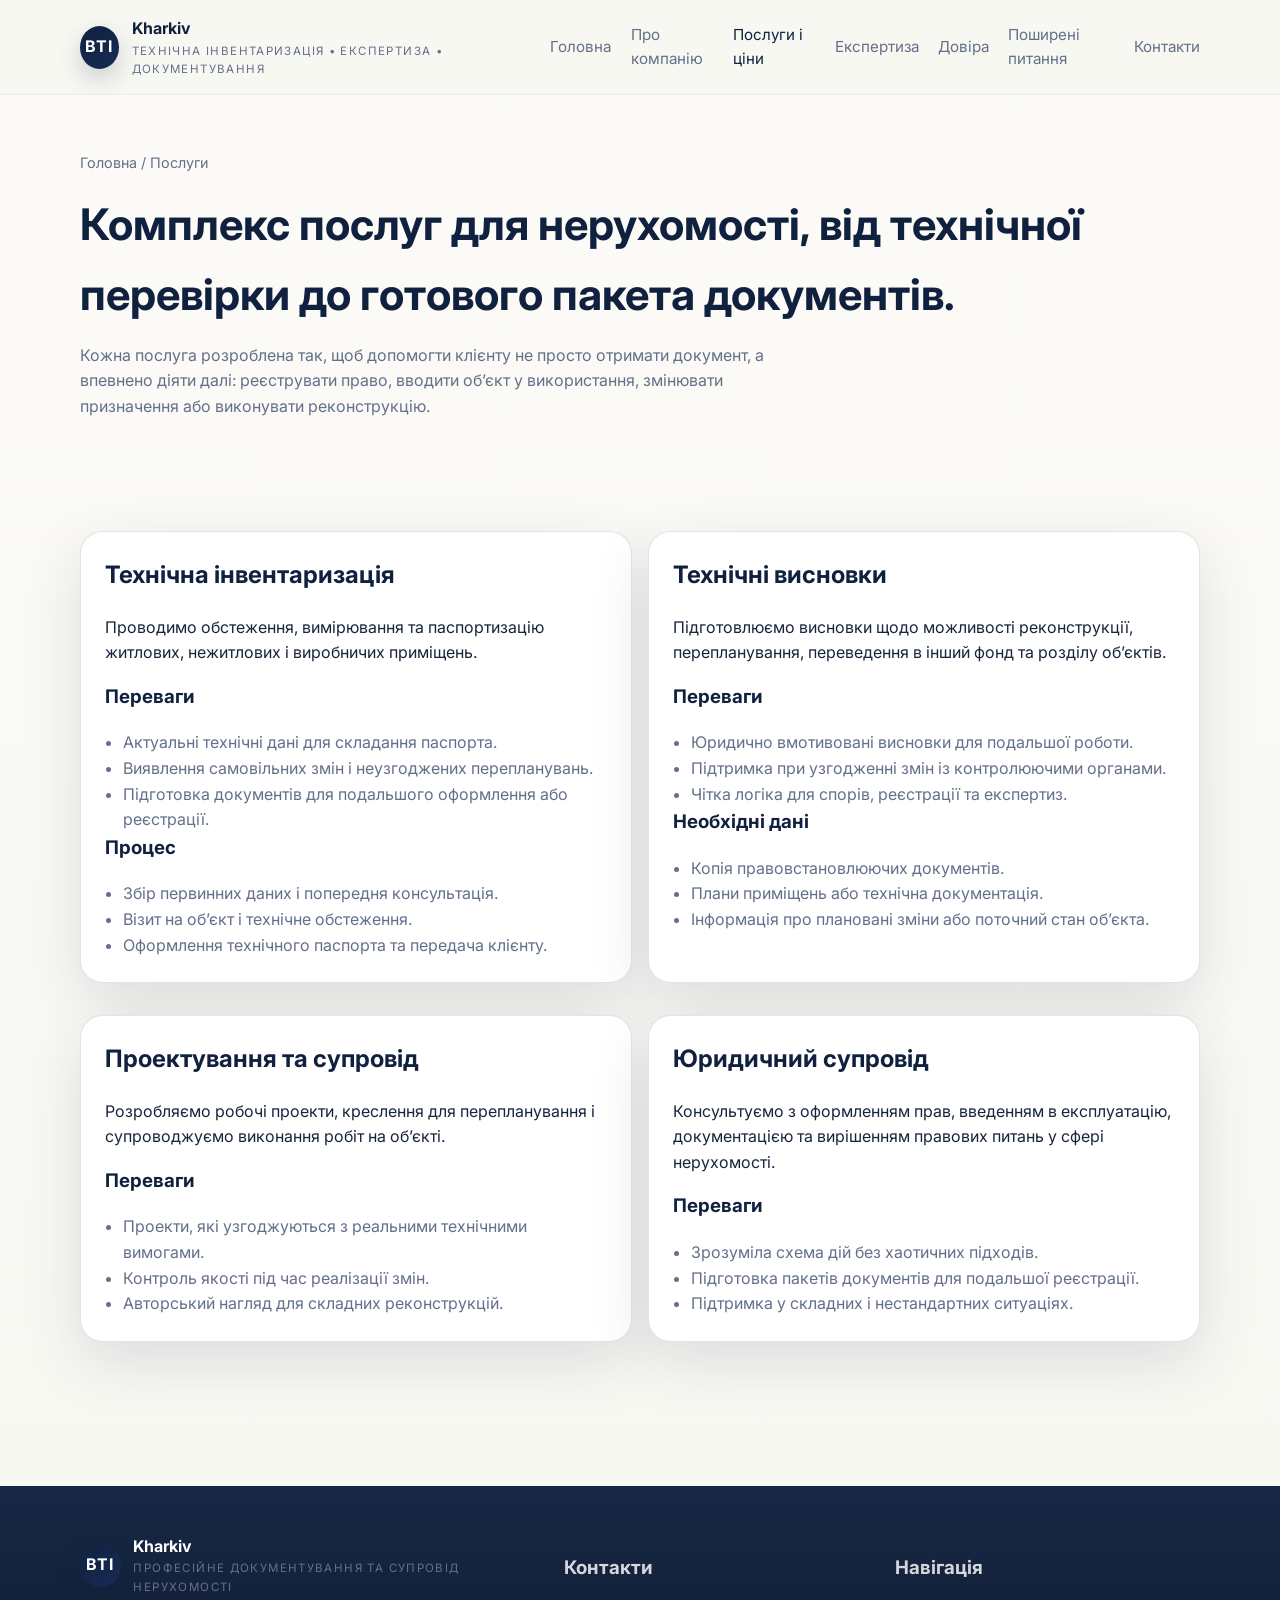
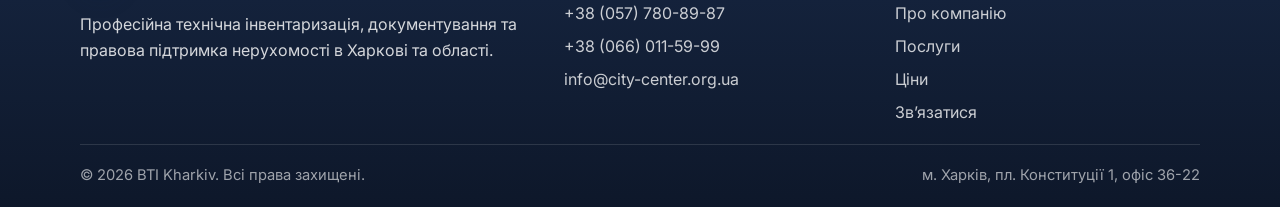
==== services.html @ 8c82e9ba "Initial website commit" ====
<!DOCTYPE html>
<html lang="uk">
  <head>
    <meta charset="UTF-8" />
    <meta name="viewport" content="width=device-width, initial-scale=1.0" />
    <meta name="description" content="Послуги BTI Kharkiv: технічна інвентаризація, технічні висновки, проектування, юридичний супровід та експертиза." />
    <title>BTI Kharkiv — Послуги</title>
    <link rel="preconnect" href="https://fonts.googleapis.com" />
    <link rel="preconnect" href="https://fonts.gstatic.com" crossorigin />
    <link href="https://fonts.googleapis.com/css2?family=Inter:wght@400;500;600;700;800&display=swap" rel="stylesheet" />
    <link rel="stylesheet" href="styles.css" />
  </head>
  <body data-page="services">
    <div id="site-header"></div>

    <main>
      <section class="page-hero">
        <div class="container">
          <div class="breadcrumbs">Головна / Послуги</div>
          <h1>Комплекс послуг для нерухомості, від технічної перевірки до готового пакета документів.</h1>
          <p>Кожна послуга розроблена так, щоб допомогти клієнту не просто отримати документ, а впевнено діяти далі: реєструвати право, вводити об’єкт у використання, змінювати призначення або виконувати реконструкцію.</p>
        </div>
      </section>

      <section class="section">
        <div class="container">
          <div class="services-grid">
            <article class="page-card" id="technical-inventory">
              <h2>Технічна інвентаризація</h2>
              <p>Проводимо обстеження, вимірювання та паспортизацію житлових, нежитлових і виробничих приміщень.</p>
              <h3>Переваги</h3>
              <ul>
                <li>Актуальні технічні дані для складання паспорта.</li>
                <li>Виявлення самовільних змін і неузгоджених перепланувань.</li>
                <li>Підготовка документів для подальшого оформлення або реєстрації.</li>
              </ul>
              <h3>Процес</h3>
              <ul>
                <li>Збір первинних даних і попередня консультація.</li>
                <li>Візит на об’єкт і технічне обстеження.</li>
                <li>Оформлення технічного паспорта та передача клієнту.</li>
              </ul>
            </article>
            <article class="page-card" id="technical-reports">
              <h2>Технічні висновки</h2>
              <p>Підготовлюємо висновки щодо можливості реконструкції, перепланування, переведення в інший фонд та розділу об’єктів.</p>
              <h3>Переваги</h3>
              <ul>
                <li>Юридично вмотивовані висновки для подальшої роботи.</li>
                <li>Підтримка при узгодженні змін із контролюючими органами.</li>
                <li>Чітка логіка для спорів, реєстрації та експертиз.</li>
              </ul>
              <h3>Необхідні дані</h3>
              <ul>
                <li>Копія правовстановлюючих документів.</li>
                <li>Плани приміщень або технічна документація.</li>
                <li>Інформація про плановані зміни або поточний стан об’єкта.</li>
              </ul>
            </article>
            <article class="page-card" id="projecting">
              <h2>Проектування та супровід</h2>
              <p>Розробляємо робочі проекти, креслення для перепланування і супроводжуємо виконання робіт на об’єкті.</p>
              <h3>Переваги</h3>
              <ul>
                <li>Проекти, які узгоджуються з реальними технічними вимогами.</li>
                <li>Контроль якості під час реалізації змін.</li>
                <li>Авторський нагляд для складних реконструкцій.</li>
              </ul>
            </article>
            <article class="page-card" id="legal-support">
              <h2>Юридичний супровід</h2>
              <p>Консультуємо з оформленням прав, введенням в експлуатацію, документацією та вирішенням правових питань у сфері нерухомості.</p>
              <h3>Переваги</h3>
              <ul>
                <li>Зрозуміла схема дій без хаотичних підходів.</li>
                <li>Підготовка пакетів документів для подальшої реєстрації.</li>
                <li>Підтримка у складних і нестандартних ситуаціях.</li>
              </ul>
            </article>
          </div>
        </div>
      </section>
    </main>

    <div id="site-footer"></div>
    <script src="script.js"></script>
  </body>
</html>
---- styles.css ----
:root {
  --navy: #10213f;
  --navy-2: #172b54;
  --gold: #c7a96b;
  --gold-soft: #f4e4be;
  --ink: #18253b;
  --muted: #64708a;
  --bg: #f7f7f2;
  --white: #ffffff;
  --line: rgba(16, 33, 63, 0.12);
  --shadow: 0 20px 60px rgba(16, 33, 63, 0.12);
}
* { box-sizing: border-box; }
html { scroll-behavior: smooth; }
body {
  margin: 0;
  font-family: Inter, "Segoe UI", Roboto, Arial, sans-serif;
  color: var(--ink);
  background: linear-gradient(180deg, #fcfbf7 0%, var(--bg) 100%);
  line-height: 1.6;
}
a { color: inherit; text-decoration: none; }
img { max-width: 100%; display: block; }
.container {
  width: min(1120px, calc(100% - 2rem));
  margin: 0 auto;
}
.section {
  padding: 5rem 0;
}
.section-title {
  font-size: clamp(1.8rem, 2.8vw, 2.5rem);
  margin: 0 0 0.75rem;
  color: var(--navy);
  line-height: 1.2;
}
.section-intro {
  color: var(--muted);
  max-width: 720px;
  margin: 0 0 2rem;
  font-size: 1.02rem;
}
.site-header {
  position: sticky;
  top: 0;
  z-index: 20;
  backdrop-filter: blur(16px);
  background: rgba(247, 247, 242, 0.86);
  border-bottom: 1px solid rgba(16, 33, 63, 0.06);
}
.header-inner {
  display: flex;
  align-items: center;
  justify-content: space-between;
  padding: 1rem 0;
  gap: 1rem;
}
.brand {
  display: inline-flex;
  align-items: center;
  gap: 0.8rem;
}
.brand strong { display: block; font-size: 1rem; color: var(--navy); }
.brand small { display: block; color: var(--muted); font-size: 0.72rem; letter-spacing: 0.12em; text-transform: uppercase; }
.brand-mark {
  width: 2.7rem;
  height: 2.7rem;
  display: grid;
  place-items: center;
  border-radius: 50%;
  background: linear-gradient(135deg, var(--navy), var(--navy-2));
  color: var(--white);
  font-weight: 700;
  letter-spacing: 0.08em;
  box-shadow: 0 10px 25px rgba(16, 33, 63, 0.2);
}
.site-nav { display: flex; gap: 1.2rem; align-items: center; }
.site-nav a {
  color: var(--muted);
  font-size: 0.95rem;
  transition: color .2s ease;
}
.site-nav a:hover, .site-nav a.active { color: var(--navy); }
.nav-toggle { display: none; background: none; border: 0; padding: 0.25rem; }
.nav-toggle span {
  display: block;
  width: 1.5rem;
  height: 2px;
  background: var(--navy);
  margin: 0.25rem 0;
}
.hero {
  padding: 4.5rem 0 3rem;
}
.hero-grid {
  display: grid;
  grid-template-columns: 1.1fr 0.9fr;
  gap: 2.5rem;
  align-items: center;
}
.eyebrow {
  display: inline-flex;
  align-items: center;
  gap: 0.5rem;
  color: var(--gold);
  letter-spacing: 0.18em;
  text-transform: uppercase;
  font-size: 0.78rem;
  font-weight: 700;
  margin-bottom: 1rem;
}
.hero h1 {
  font-size: clamp(2.2rem, 4.2vw, 3.8rem);
  line-height: 1.05;
  margin: 0 0 1rem;
  color: var(--navy);
}
.hero p.rich-text { font-size: 1.04rem; color: var(--muted); max-width: 620px; }
.hero-actions {
  display: flex;
  gap: 1rem;
  flex-wrap: wrap;
  margin-top: 1.5rem;
}
.button {
  display: inline-flex;
  align-items: center;
  justify-content: center;
  border-radius: 999px;
  padding: 0.9rem 1.2rem;
  font-weight: 600;
  border: 1px solid transparent;
  transition: transform .2s ease, box-shadow .2s ease, background .2s ease;
}
.button:hover { transform: translateY(-2px); }
.button-primary {
  background: linear-gradient(135deg, var(--navy), var(--navy-2));
  color: var(--white);
  box-shadow: 0 12px 30px rgba(16, 33, 63, 0.2);
}
.button-secondary {
  background: var(--white);
  color: var(--navy);
  border-color: var(--line);
}
.trust-strip {
  display: flex;
  flex-wrap: wrap;
  gap: 0.9rem;
  margin-top: 1.5rem;
}
.trust-pill {
  background: rgba(255,255,255,0.7);
  border: 1px solid var(--line);
  padding: 0.65rem 0.9rem;
  border-radius: 999px;
  font-size: 0.9rem;
  color: var(--navy);
}
.hero-visual {
  position: relative;
  min-height: 420px;
  border-radius: 2rem;
  padding: 1.5rem;
  background: linear-gradient(135deg, rgba(16,33,63,0.95), rgba(23,43,84,0.92));
  box-shadow: var(--shadow);
  overflow: hidden;
}
.hero-visual::before, .hero-visual::after {
  content: "";
  position: absolute;
  inset: 0;
  background: linear-gradient(110deg, transparent 0, rgba(255,255,255,0.12) 35%, transparent 70%);
  transform: translateX(-100%);
  animation: sweep 8s ease-in-out infinite;
}
.hero-visual::after {
  animation-delay: 1.5s;
  background: radial-gradient(circle at top left, rgba(199,169,107,0.25), transparent 45%);
}
.hero-visual .building {
  position: relative;
  height: 100%;
  display: grid;
  place-items: center;
  transform-style: preserve-3d;
}
.hero-visual svg { width: min(100%, 520px); height: auto; filter: drop-shadow(0 20px 40px rgba(0,0,0,0.25)); }
.floating-card {
  position: absolute;
  padding: 0.9rem 1rem;
  background: rgba(255,255,255,0.95);
  border: 1px solid rgba(16,33,63,0.1);
  border-radius: 1rem;
  box-shadow: 0 12px 28px rgba(0,0,0,0.15);
  animation: bob 4s ease-in-out infinite;
}
.floating-card strong { display: block; font-size: 0.92rem; color: var(--navy); }
.floating-card span { color: var(--muted); font-size: 0.85rem; }
.card-1 { top: 1rem; right: 1rem; }
.card-2 { bottom: 1.2rem; left: 1.2rem; animation-delay: 1.2s; }
.grid-2, .grid-3 { display: grid; gap: 1.2rem; }
.grid-2 { grid-template-columns: repeat(2, minmax(0, 1fr)); }
.grid-3 { grid-template-columns: repeat(3, minmax(0, 1fr)); }
.panel {
  background: var(--white);
  border: 1px solid var(--line);
  border-radius: 1.4rem;
  padding: 1.4rem;
  box-shadow: var(--shadow);
}
.panel h3 { margin: 0 0 0.5rem; color: var(--navy); }
.panel p { margin: 0; color: var(--muted); }
.stat-grid {
  display: grid;
  grid-template-columns: repeat(4, minmax(0, 1fr));
  gap: 1rem;
  margin-top: 2rem;
}
.stat-card {
  padding: 1.2rem;
  border-radius: 1.2rem;
  background: rgba(255,255,255,0.75);
  border: 1px solid var(--line);
}
.stat-card strong { display: block; font-size: 1.3rem; color: var(--navy); }
.stat-card span { color: var(--muted); font-size: 0.95rem; }
.section-grid {
  display: grid;
  grid-template-columns: 0.95fr 1.05fr;
  gap: 2rem;
  align-items: start;
}
.services-grid {
  display: grid;
  grid-template-columns: repeat(2, minmax(0, 1fr));
  gap: 1rem;
}
.service-card {
  display: block;
  padding: 1.2rem;
  border-radius: 1.2rem;
  background: var(--white);
  border: 1px solid var(--line);
  transition: transform .2s ease, box-shadow .2s ease;
}
.service-card:hover { transform: translateY(-4px); box-shadow: var(--shadow); }
.service-card h3 { margin: 0 0 0.4rem; color: var(--navy); }
.service-card p { margin: 0; color: var(--muted); font-size: 0.95rem; }
.list-check { padding: 0; margin: 0; list-style: none; display: grid; gap: 0.6rem; }
.list-check li { padding-left: 1.4rem; position: relative; color: var(--muted); }
.list-check li::before { content: "•"; position: absolute; left: 0; color: var(--gold); font-size: 1rem; }
.cta-block {
  padding: 2rem;
  border-radius: 2rem;
  background: linear-gradient(135deg, rgba(16,33,63,0.95), rgba(23,43,84,0.92));
  color: var(--white);
  box-shadow: var(--shadow);
}
.cta-block p { color: rgba(255,255,255,0.76); }
.cta-block .button-secondary { background: rgba(255,255,255,0.12); color: var(--white); border-color: rgba(255,255,255,0.2); }
.breadcrumbs { color: var(--muted); font-size: 0.9rem; margin-bottom: 1rem; }
.page-hero {
  padding: 3.5rem 0 2rem;
}
.page-hero h1 { margin: 0 0 0.8rem; color: var(--navy); font-size: clamp(2rem, 3.4vw, 2.8rem); }
.page-hero p { margin: 0; color: var(--muted); max-width: 720px; }
.page-card { padding: 1.5rem; border-radius: 1.4rem; background: var(--white); border: 1px solid var(--line); box-shadow: var(--shadow); margin-bottom: 1rem; }
.page-card h2, .page-card h3 { color: var(--navy); margin-top: 0; }
.page-card ul { margin: 0; padding-left: 1.15rem; color: var(--muted); }
.steps { display: grid; grid-template-columns: repeat(4, minmax(0, 1fr)); gap: 1rem; margin-top: 1rem; }
.step { padding: 1rem; border-radius: 1rem; background: rgba(199,169,107,0.12); border: 1px solid rgba(199,169,107,0.25); }
.step strong { display: block; color: var(--navy); }
.faq-item { border-bottom: 1px solid var(--line); padding: 1rem 0; }
.faq-item button {
  display: flex;
  align-items: center;
  justify-content: space-between;
  width: 100%;
  background: none; border: 0; font: inherit; padding: 0; color: var(--navy); font-weight: 600; cursor: pointer; text-align: left;
}
.faq-item .answer { display: none; margin-top: 0.7rem; color: var(--muted); }
.faq-item.active .answer { display: block; }
.contact-grid { display: grid; grid-template-columns: 0.95fr 1.05fr; gap: 1.5rem; }
.contact-card, .form-card { padding: 1.4rem; border-radius: 1.4rem; background: var(--white); border: 1px solid var(--line); box-shadow: var(--shadow); }
.form-card form { display: grid; gap: 1rem; }
label { display: grid; gap: 0.45rem; color: var(--navy); font-weight: 600; }
input, textarea, select {
  border-radius: 0.8rem; border: 1px solid var(--line); padding: 0.85rem 0.95rem; font: inherit; background: #fbfaf6; color: var(--ink);
}
textarea { min-height: 130px; resize: vertical; }
.site-footer {
  margin-top: 3rem;
  background: linear-gradient(180deg, rgba(16,33,63,0.97), rgba(9,19,38,0.98));
  color: rgba(255,255,255,0.82);
  padding: 3rem 0 1.2rem;
}
.footer-grid { display: grid; grid-template-columns: 1.2fr 0.8fr 0.8fr; gap: 1.6rem; }
.footer-brand strong { color: var(--white); }
.footer-list { list-style: none; padding: 0; margin: 0; display: grid; gap: 0.45rem; }
.footer-list a { color: rgba(255,255,255,0.78); }
.footer-bottom { padding-top: 1.2rem; margin-top: 1.2rem; border-top: 1px solid rgba(255,255,255,0.12); display: flex; justify-content: space-between; gap: 1rem; color: rgba(255,255,255,0.6); font-size: 0.92rem; }
@keyframes sweep { 100% { transform: translateX(120%); } }
@keyframes bob { 0%,100% { transform: translateY(0px); } 50% { transform: translateY(-8px); } }
@media (max-width: 900px) {
  .hero-grid, .section-grid, .contact-grid, .footer-grid { grid-template-columns: 1fr; }
  .stat-grid, .steps { grid-template-columns: repeat(2, minmax(0, 1fr)); }
}
@media (max-width: 760px) {
  .nav-toggle { display: inline-block; }
  .site-nav {
    position: absolute;
    top: 100%;
    right: 1rem;
    left: 1rem;
    display: none;
    flex-direction: column;
    align-items: flex-start;
    background: rgba(255,255,255,0.96);
    padding: 1rem;
    border: 1px solid var(--line);
    border-radius: 1rem;
    box-shadow: var(--shadow);
  }
  .site-nav.open { display: flex; }
  .services-grid, .grid-2, .grid-3, .stat-grid, .steps { grid-template-columns: 1fr; }
  .hero { padding-top: 3rem; }
  .footer-bottom { flex-direction: column; }
}
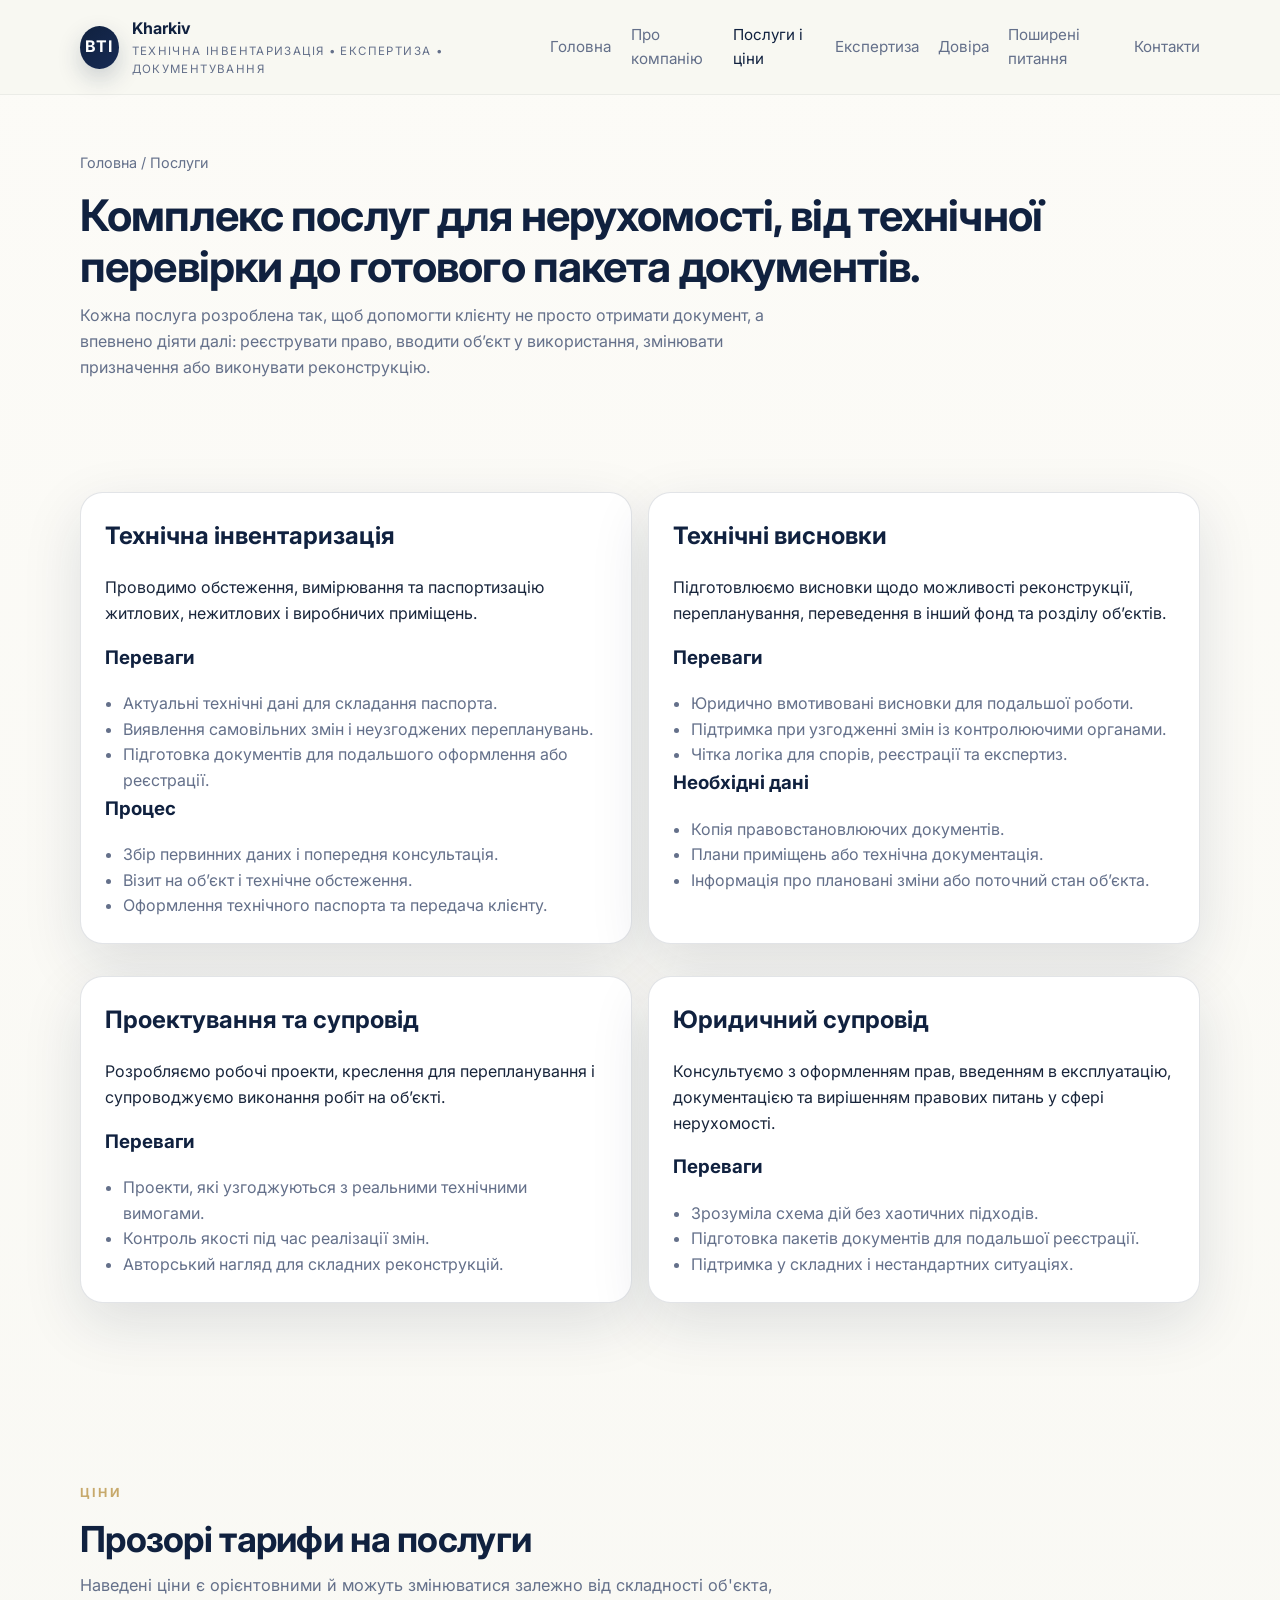
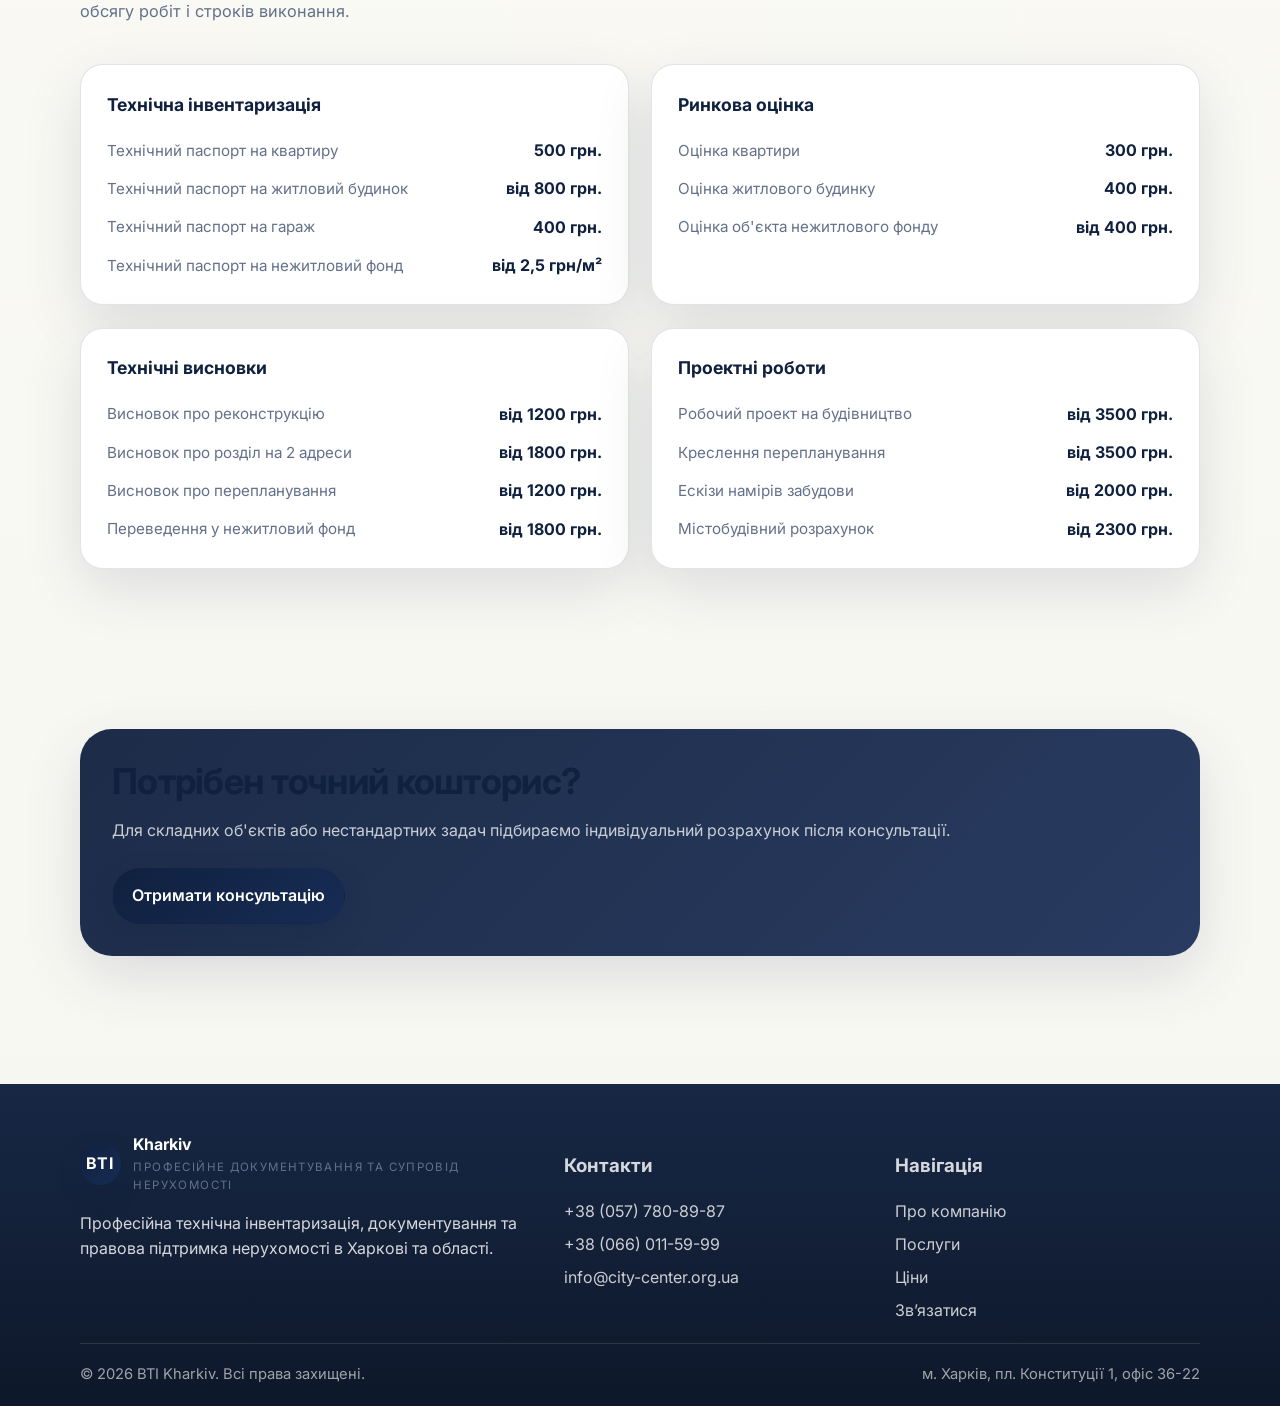
==== commit ad7acf7c: "Add pricing section and improve typography for headings" ====
--- a/services.html
+++ b/services.html
@@ -80,6 +80,61 @@
           </div>
         </div>
       </section>
+
+      <section class="section">
+        <div class="container">
+          <div class="eyebrow">Ціни</div>
+          <h2 class="section-title">Прозорі тарифи на послуги</h2>
+          <p class="section-intro">Наведені ціни є орієнтовними й можуть змінюватися залежно від складності об'єкта, обсягу робіт і строків виконання.</p>
+          <div class="pricing-grid">
+            <div class="pricing-card">
+              <h3>Технічна інвентаризація</h3>
+              <ul class="pricing-list">
+                <li><span>Технічний паспорт на квартиру</span> <strong>500 грн.</strong></li>
+                <li><span>Технічний паспорт на житловий будинок</span> <strong>від 800 грн.</strong></li>
+                <li><span>Технічний паспорт на гараж</span> <strong>400 грн.</strong></li>
+                <li><span>Технічний паспорт на нежитловий фонд</span> <strong>від 2,5 грн/м²</strong></li>
+              </ul>
+            </div>
+            <div class="pricing-card">
+              <h3>Ринкова оцінка</h3>
+              <ul class="pricing-list">
+                <li><span>Оцінка квартири</span> <strong>300 грн.</strong></li>
+                <li><span>Оцінка житлового будинку</span> <strong>400 грн.</strong></li>
+                <li><span>Оцінка об'єкта нежитлового фонду</span> <strong>від 400 грн.</strong></li>
+              </ul>
+            </div>
+            <div class="pricing-card">
+              <h3>Технічні висновки</h3>
+              <ul class="pricing-list">
+                <li><span>Висновок про реконструкцію</span> <strong>від 1200 грн.</strong></li>
+                <li><span>Висновок про розділ на 2 адреси</span> <strong>від 1800 грн.</strong></li>
+                <li><span>Висновок про перепланування</span> <strong>від 1200 грн.</strong></li>
+                <li><span>Переведення у нежитловий фонд</span> <strong>від 1800 грн.</strong></li>
+              </ul>
+            </div>
+            <div class="pricing-card">
+              <h3>Проектні роботи</h3>
+              <ul class="pricing-list">
+                <li><span>Робочий проект на будівництво</span> <strong>від 3500 грн.</strong></li>
+                <li><span>Креслення перепланування</span> <strong>від 3500 грн.</strong></li>
+                <li><span>Ескізи намірів забудови</span> <strong>від 2000 грн.</strong></li>
+                <li><span>Містобудівний розрахунок</span> <strong>від 2300 грн.</strong></li>
+              </ul>
+            </div>
+          </div>
+        </div>
+      </section>
+
+      <section class="section">
+        <div class="container cta-block">
+          <h2 class="section-title">Потрібен точний кошторис?</h2>
+          <p>Для складних об'єктів або нестандартних задач підбираємо індивідуальний розрахунок після консультації.</p>
+          <div class="hero-actions">
+            <a class="button button-primary" href="contact.html">Отримати консультацію</a>
+          </div>
+        </div>
+      </section>
     </main>
 
     <div id="site-footer"></div>
--- a/styles.css
+++ b/styles.css
@@ -18,6 +18,8 @@
   color: var(--ink);
   background: linear-gradient(180deg, #fcfbf7 0%, var(--bg) 100%);
   line-height: 1.6;
+  -webkit-font-smoothing: antialiased;
+  -moz-osx-font-smoothing: grayscale;
 }
 a { color: inherit; text-decoration: none; }
 img { max-width: 100%; display: block; }
@@ -29,10 +31,12 @@
   padding: 5rem 0;
 }
 .section-title {
-  font-size: clamp(1.8rem, 2.8vw, 2.5rem);
+  font-size: clamp(1.8rem, 2.8vw, 2.6rem);
   margin: 0 0 0.75rem;
   color: var(--navy);
-  line-height: 1.2;
+  line-height: 1.15;
+  font-weight: 700;
+  letter-spacing: -0.02em;
 }
 .section-intro {
   color: var(--muted);
@@ -111,9 +115,11 @@
 }
 .hero h1 {
   font-size: clamp(2.2rem, 4.2vw, 3.8rem);
-  line-height: 1.05;
+  line-height: 1.12;
   margin: 0 0 1rem;
   color: var(--navy);
+  font-weight: 700;
+  letter-spacing: -0.02em;
 }
 .hero p.rich-text { font-size: 1.04rem; color: var(--muted); max-width: 620px; }
 .hero-actions {
@@ -263,7 +269,7 @@
 .page-hero {
   padding: 3.5rem 0 2rem;
 }
-.page-hero h1 { margin: 0 0 0.8rem; color: var(--navy); font-size: clamp(2rem, 3.4vw, 2.8rem); }
+.page-hero h1 { margin: 0 0 0.8rem; color: var(--navy); font-size: clamp(2rem, 3.4vw, 2.8rem); font-weight: 700; line-height: 1.15; letter-spacing: -0.02em; }
 .page-hero p { margin: 0; color: var(--muted); max-width: 720px; }
 .page-card { padding: 1.5rem; border-radius: 1.4rem; background: var(--white); border: 1px solid var(--line); box-shadow: var(--shadow); margin-bottom: 1rem; }
 .page-card h2, .page-card h3 { color: var(--navy); margin-top: 0; }
@@ -281,6 +287,47 @@
 }
 .faq-item .answer { display: none; margin-top: 0.7rem; color: var(--muted); }
 .faq-item.active .answer { display: block; }
+.pricing-grid {
+  display: grid;
+  grid-template-columns: repeat(2, minmax(0, 1fr));
+  gap: 1.4rem;
+  margin-top: 2.5rem;
+}
+.pricing-card {
+  padding: 1.6rem;
+  border-radius: 1.4rem;
+  background: var(--white);
+  border: 1px solid var(--line);
+  box-shadow: var(--shadow);
+}
+.pricing-card h3 {
+  margin: 0 0 1.2rem;
+  color: var(--navy);
+  font-size: 1.1rem;
+  font-weight: 700;
+}
+.pricing-list {
+  list-style: none;
+  padding: 0;
+  margin: 0;
+  display: grid;
+  gap: 0.8rem;
+}
+.pricing-list li {
+  display: flex;
+  justify-content: space-between;
+  align-items: center;
+  gap: 1rem;
+}
+.pricing-list span {
+  color: var(--muted);
+  font-size: 0.95rem;
+}
+.pricing-list strong {
+  color: var(--navy);
+  font-weight: 700;
+  white-space: nowrap;
+}
 .contact-grid { display: grid; grid-template-columns: 0.95fr 1.05fr; gap: 1.5rem; }
 .contact-card, .form-card { padding: 1.4rem; border-radius: 1.4rem; background: var(--white); border: 1px solid var(--line); box-shadow: var(--shadow); }
 .form-card form { display: grid; gap: 1rem; }
@@ -323,7 +370,7 @@
     box-shadow: var(--shadow);
   }
   .site-nav.open { display: flex; }
-  .services-grid, .grid-2, .grid-3, .stat-grid, .steps { grid-template-columns: 1fr; }
+  .services-grid, .grid-2, .grid-3, .stat-grid, .steps, .pricing-grid { grid-template-columns: 1fr; }
   .hero { padding-top: 3rem; }
   .footer-bottom { flex-direction: column; }
 }
